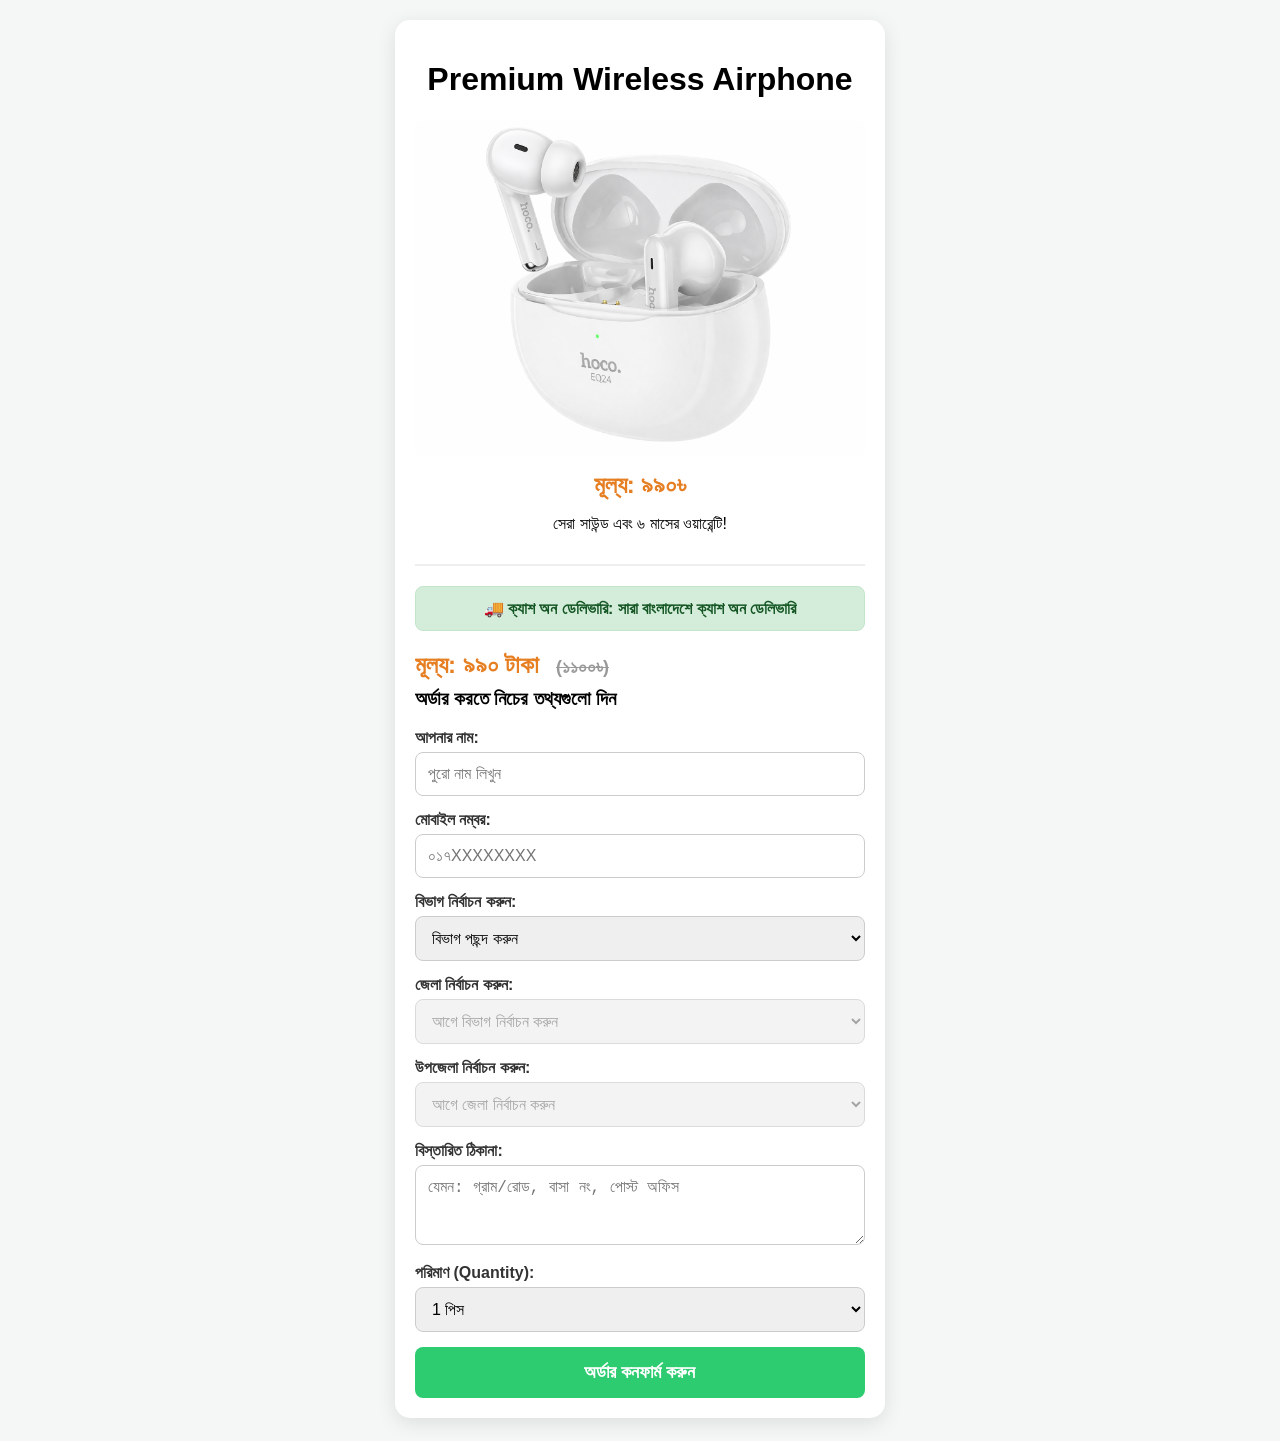
==== index.html @ ed58916d "Fix HTML structure and update image source" ====
<!DOCTYPE html>
<html lang="bn">
<head>
    <meta charset="UTF-8">
    <meta name="viewport" content="width=device-width, initial-scale=1.0">
    <title>Premium Airphone - এখনই অর্ডার করুন</title>
    <link rel="stylesheet" href="site.css">
</head>
<body>

    <div class="product-container">
        <div class="product-header">
            <h1>Premium Wireless Airphone</h1>
            <img src="file_00000000d5dc71fab880da618d7aafe5.png" alt="Airphone">
            <h2 class="price">মূল্য: ৯৯০৳</h2>
            <p>সেরা সাউন্ড এবং ৬ মাসের ওয়ারেন্টি!</p>
        </div>

        <div class="free-delivery-badge">
            <p>🚚 <strong>ক্যাশ অন ডেলিভারি:</strong> সারা বাংলাদেশে ক্যাশ অন ডেলিভারি</p>
        </div>

        <div class="product-price-section">
            <h2 class="price">মূল্য: ৯৯০ টাকা <span class="old-price">(১১০০৳)</span></h2>
            <p class="free-info"></p>
        </div>

        <div class="order-box">
            <h3>অর্ডার করতে নিচের তথ্যগুলো দিন</h3>
            <form id="checkout-form">
                <div class="input-group">
                    <label>আপনার নাম:</label>
                    <input type="text" name="name" placeholder="পুরো নাম লিখুন" required>
                </div>

                <div class="input-group">
                    <label>মোবাইল নম্বর:</label>
                    <input type="tel" name="phone" placeholder="০১৭XXXXXXXX" pattern="[0-9]{11}" required>
                </div>

                <div class="input-group">
                    <label>বিভাগ নির্বাচন করুন:</label>
                    <select id="division" name="division" required>
                        <option value="">বিভাগ পছন্দ করুন</option>
                    </select>
                </div>

                <div class="input-group">
                    <label>জেলা নির্বাচন করুন:</label>
                    <select id="district" name="district" required disabled>
                        <option value="">আগে বিভাগ নির্বাচন করুন</option>
                    </select>
                </div>

                <div class="input-group">
                    <label>উপজেলা নির্বাচন করুন:</label>
                    <select id="upazila" name="upazila" required disabled>
                        <option value="">আগে জেলা নির্বাচন করুন</option>
                    </select>
                </div>

                <div class="input-group">
                    <label>বিস্তারিত ঠিকানা:</label>
                    <textarea name="address" rows="3" placeholder="যেমন: গ্রাম/রোড, বাসা নং, পোস্ট অফিস" required></textarea>
                </div>

                <div class="input-group">
                <label>পরিমাণ (Quantity):</label>
                <select name="quantity" required>
                <option value="1">1 পিস</option>
                <option value="2">2 পিস</option>
                <option value="3">3 পিস</option>
                <option value="4">4 পিস</option>
                <option value="5">5 পিস</option>
                </select>
                </div>

                <button type="submit" id="submit-btn">অর্ডার কনফার্ম করুন</button>
            </form>
        </div>
    </div>

    <script src="site.js"></script>
</body>
</html>
---- site.css ----
body {
    font-family: 'Segoe UI', Tahoma, Geneva, Verdana, sans-serif;
    background-color: #f4f7f6;
    margin: 0;
    padding: 20px;
    display: flex;
    justify-content: center;
}

.product-container {
    background: white;
    max-width: 450px;
    width: 100%;
    border-radius: 15px;
    box-shadow: 0 5px 20px rgba(0,0,0,0.1);
    overflow: hidden;
    padding: 20px;
}

.product-header {
    text-align: center;
    border-bottom: 2px solid #eee;
    margin-bottom: 20px;
    padding-bottom: 15px;
}

.product-header img {
    width: 100%;
    border-radius: 10px;
}

.price {
    color: #e67e22;
    font-size: 24px;
    margin: 10px 0;
}

.input-group {
    margin-bottom: 15px;
}

label {
    display: block;
    margin-bottom: 5px;
    font-weight: bold;
    color: #333;
}

input, select, textarea {
    width: 100%;
    padding: 12px;
    border: 1px solid #ccc;
    border-radius: 8px;
    box-sizing: border-box;
    font-size: 16px;
}

#submit-btn {
    width: 100%;
    background-color: #2ecc71;
    color: white;
    padding: 15px;
    border: none;
    border-radius: 8px;
    font-size: 18px;
    font-weight: bold;
    cursor: pointer;
    transition: 0.3s;
}

#submit-btn:hover {
    background-color: #27ae60;
}

#submit-btn:disabled {
    background-color: #95a5a6;
}

.free-delivery-badge {
    background-color: #d4edda; /* হালকা সবুজ রঙ */
    border: 1px solid #c3e6cb;
    padding: 12px;
    border-radius: 8px;
    text-align: center;
    margin-bottom: 20px;
    animation: pulse 2s infinite; /* নড়াচড়া করবে কাস্টমারের নজর কাড়তে */
}

.free-delivery-badge p {
    margin: 0;
    color: #155724;
    font-weight: bold;
}

.old-price {
    text-decoration: line-through;
    color: #999;
    font-size: 18px;
    margin-left: 10px;
}

.free-info {
    font-size: 14px;
    color: #27ae60;
    font-weight: bold;
    margin-top: -10px;
}

/* পালস অ্যানিমেশন */
@keyframes pulse {
    0% { transform: scale(1); }
    50% { transform: scale(1.02); }
    100% { transform: scale(1); }
}

.summary-container {
  width: 100%;
  max-width: 520px;
}

.summary-card {
  background: #fff;
  border-radius: 15px;
  padding: 22px;
  box-shadow: 0 5px 20px rgba(0,0,0,0.1);
}

.summary-card h1 {
  font-size: 24px;
  margin-top: 0;
  color: #1f8f4d;
}

.summary-subtitle {
  color: #555;
  margin-top: -5px;
}

.summary-row {
  display: flex;
  justify-content: space-between;
  align-items: flex-start;
  gap: 16px;
  border-bottom: 1px dashed #ddd;
  padding: 10px 0;
}

.summary-row span { color: #666; }

.summary-row strong {
  text-align: right;
  color: #222;
}

.summary-note {
  margin-top: 18px;
  font-weight: 600;
  color: #2d3748;
}

.back-link {
  display: inline-block;
  margin-top: 10px;
  color: #2b6cb0;
  text-decoration: none;
  font-weight: 600;
}

.back-link:hover { text-decoration: underline; }
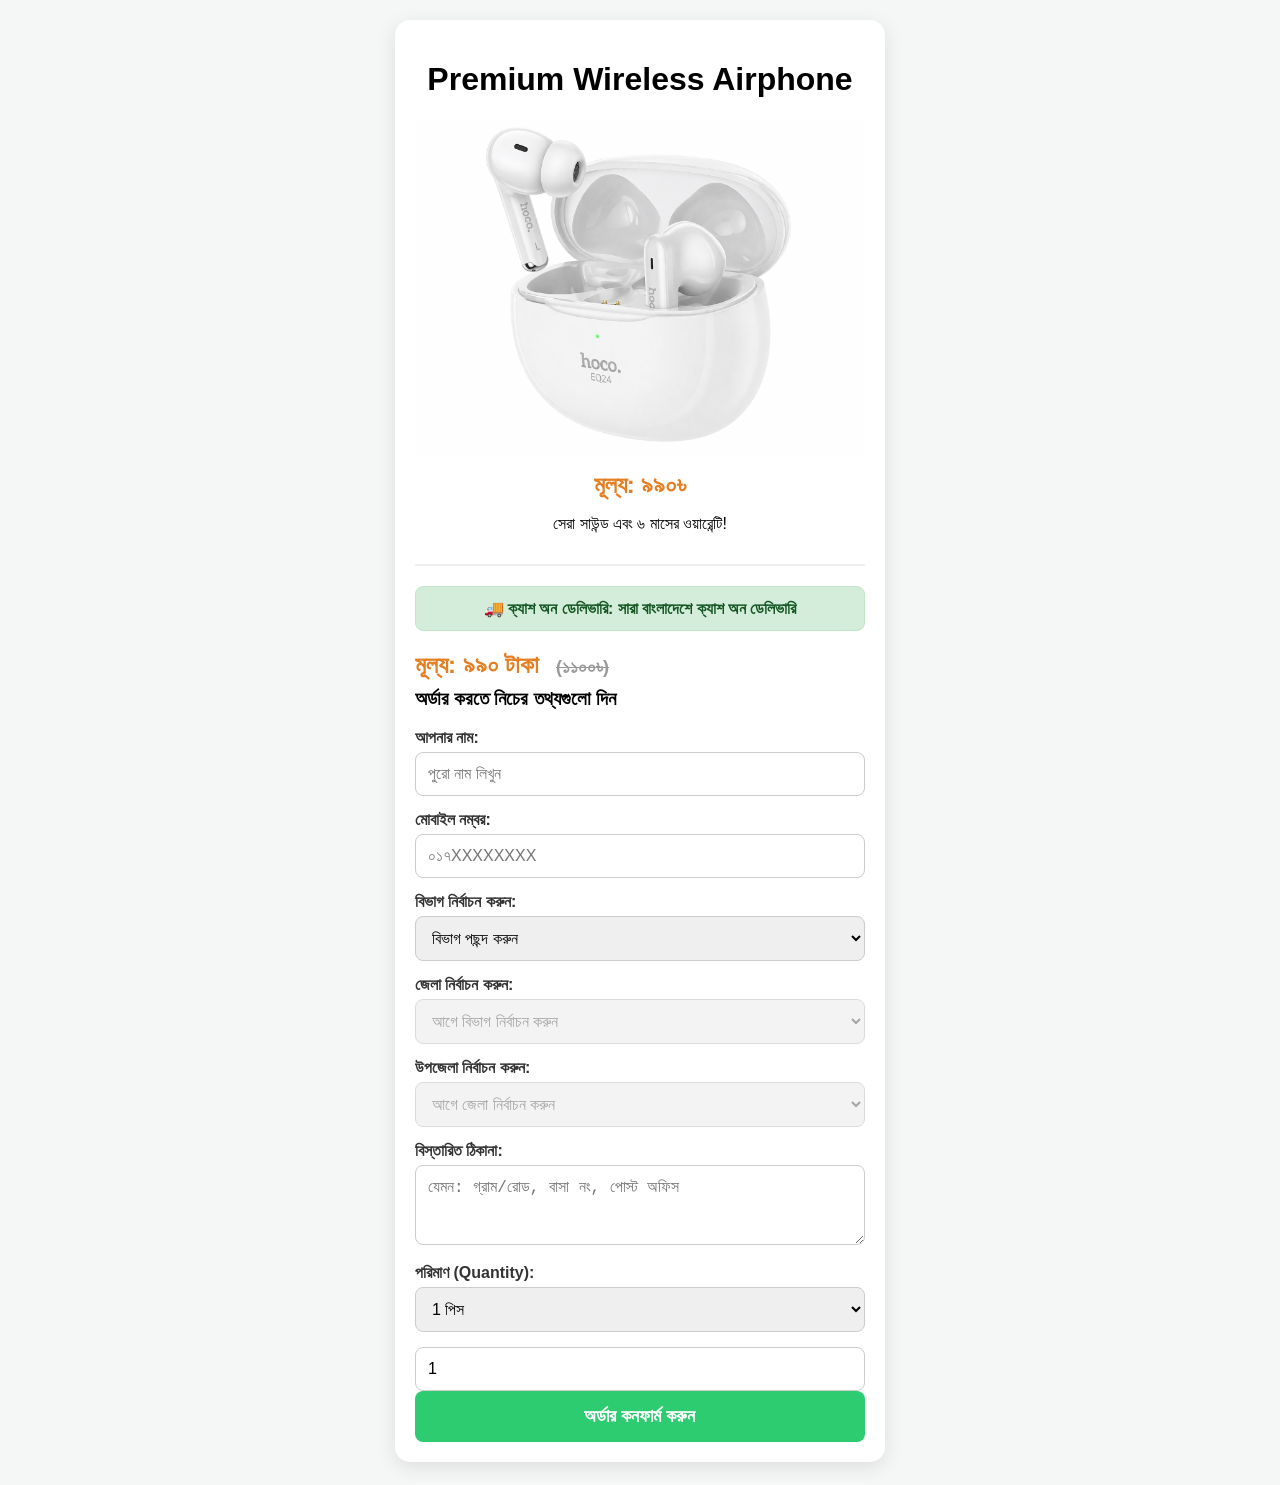
==== commit a993e115: "Update order form with quantity input Added quantity input field to the order form." ====
--- a/index.html
+++ b/index.html
@@ -74,6 +74,7 @@
                 <option value="5">5 পিস</option>
                 </select>
                 </div>
+                <input type="number" name="quantity" min="1" max="5" value="1" required>
 
                 <button type="submit" id="submit-btn">অর্ডার কনফার্ম করুন</button>
             </form>
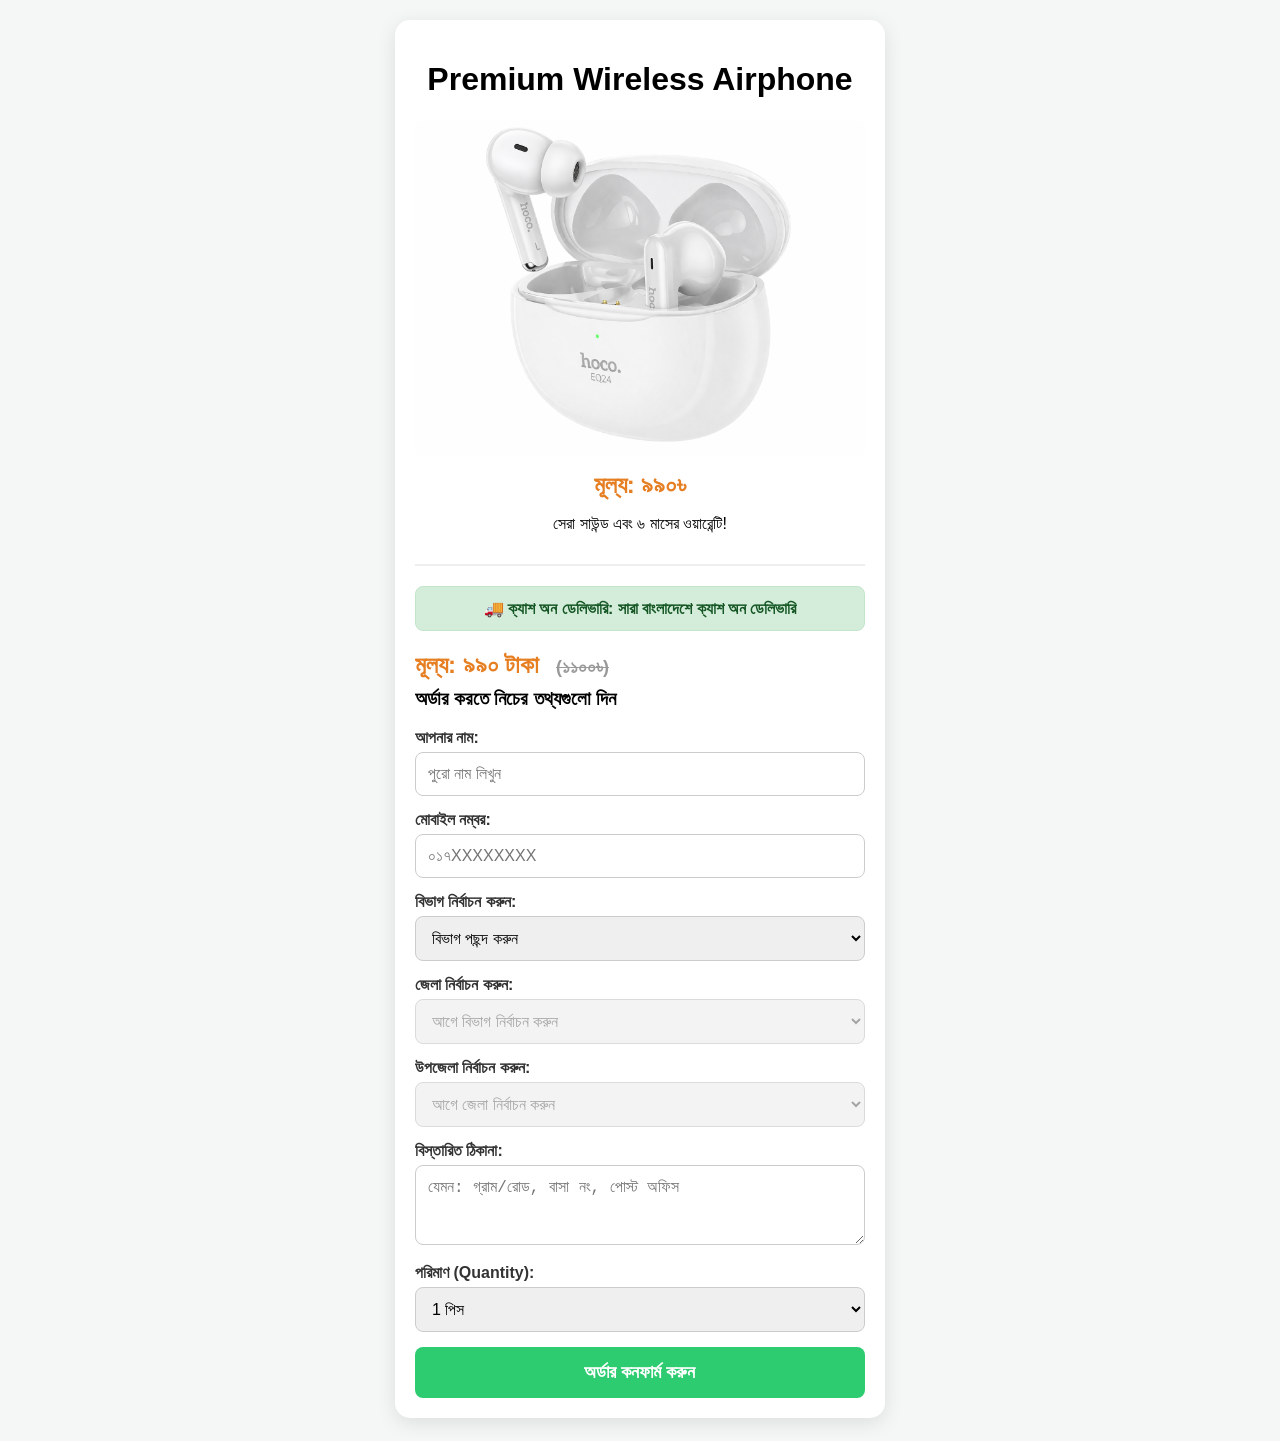
==== commit 8f468d90: "Fix HTML formatting issues in index.html" ====
--- a/index.html
+++ b/index.html
@@ -74,7 +74,6 @@
                 <option value="5">5 পিস</option>
                 </select>
                 </div>
-                <input type="number" name="quantity" min="1" max="5" value="1" required>
 
                 <button type="submit" id="submit-btn">অর্ডার কনফার্ম করুন</button>
             </form>
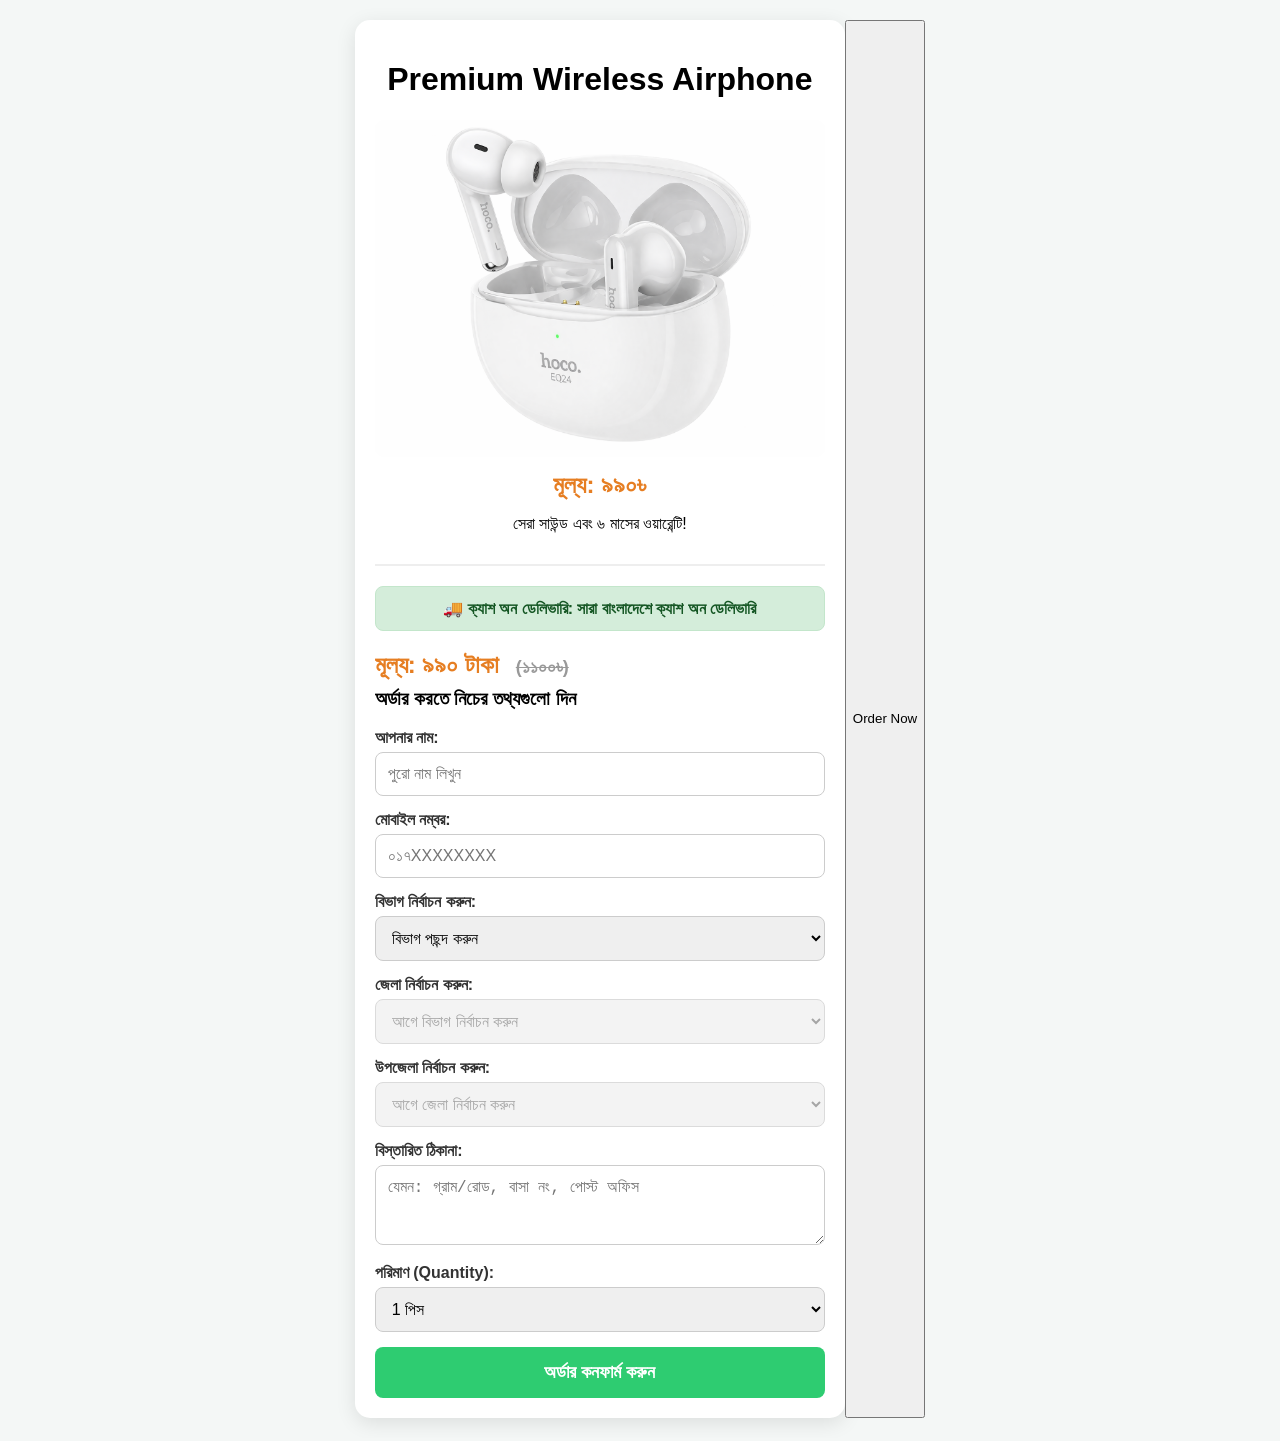
==== commit 69d96026: "Add 'Order Now' button to index.html Added a button to save the order." ====
--- a/index.html
+++ b/index.html
@@ -80,6 +80,8 @@
         </div>
     </div>
 
+    <button onclick="saveOrder()">Order Now</button>
+
     <script src="site.js"></script>
 </body>
 </html>
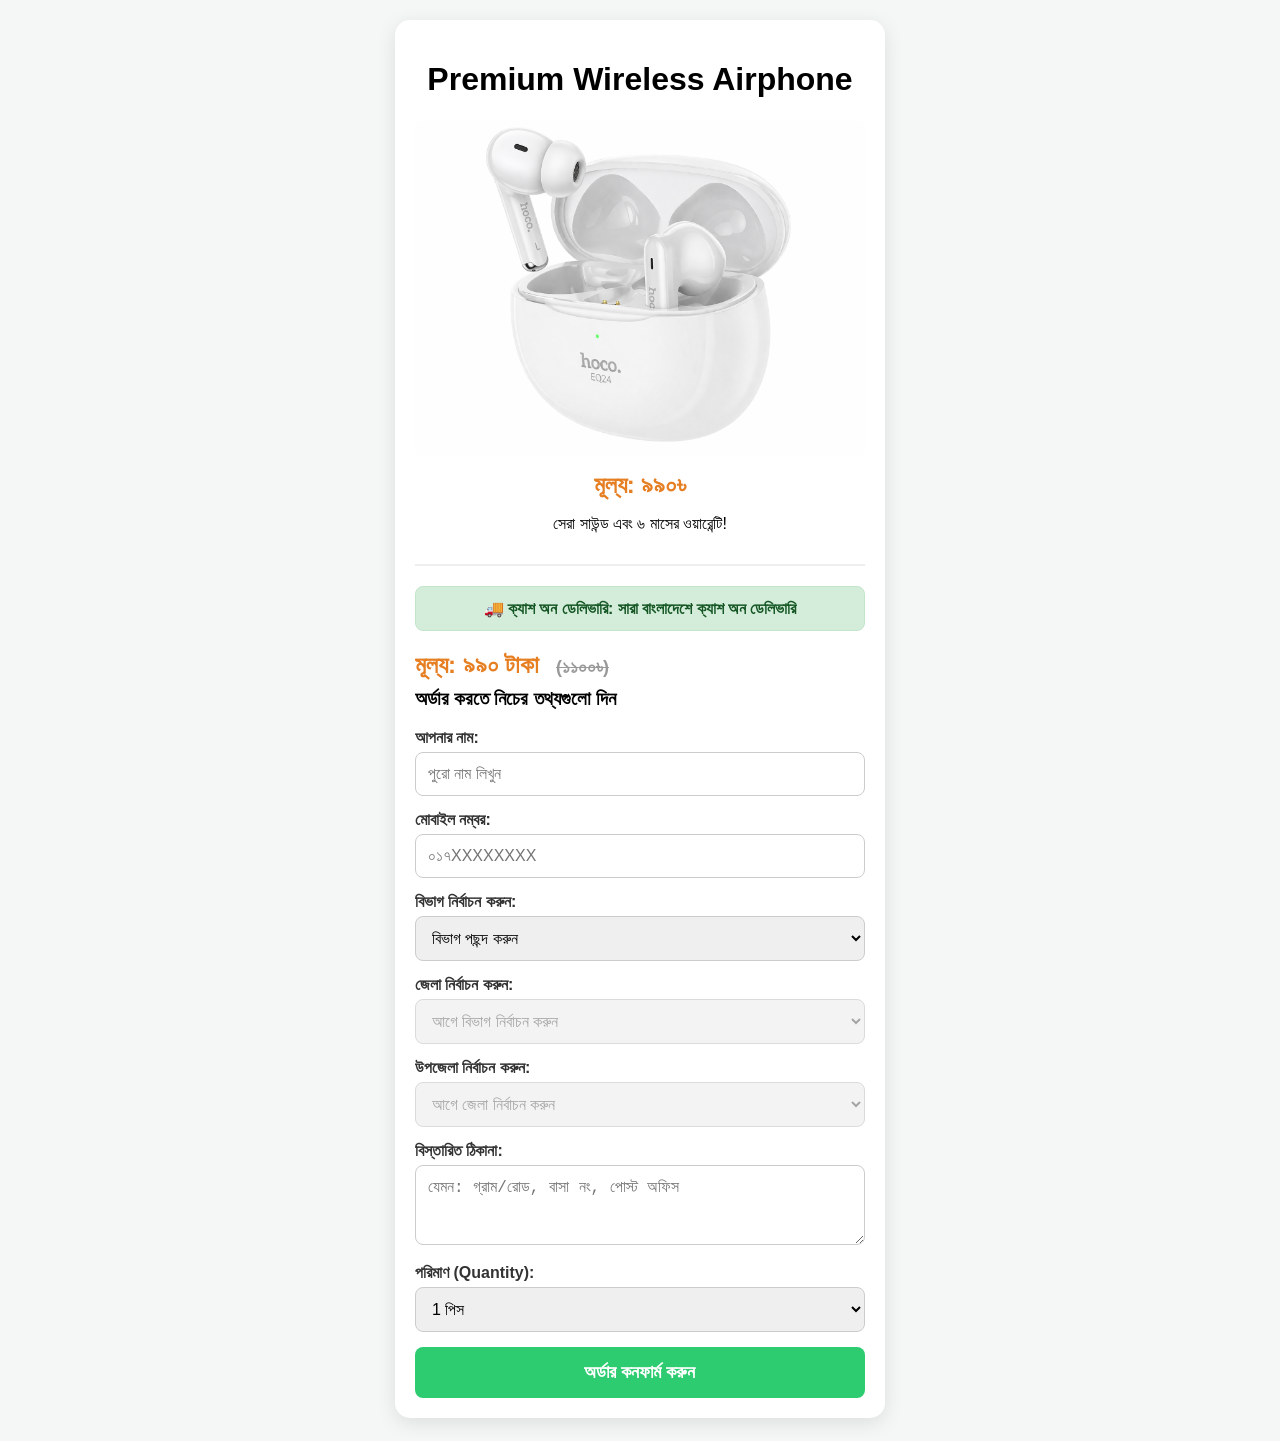
==== commit 57198c41: "Fix HTML formatting and structure" ====
--- a/index.html
+++ b/index.html
@@ -80,8 +80,6 @@
         </div>
     </div>
 
-    <button onclick="saveOrder()">Order Now</button>
-
     <script src="site.js"></script>
 </body>
 </html>
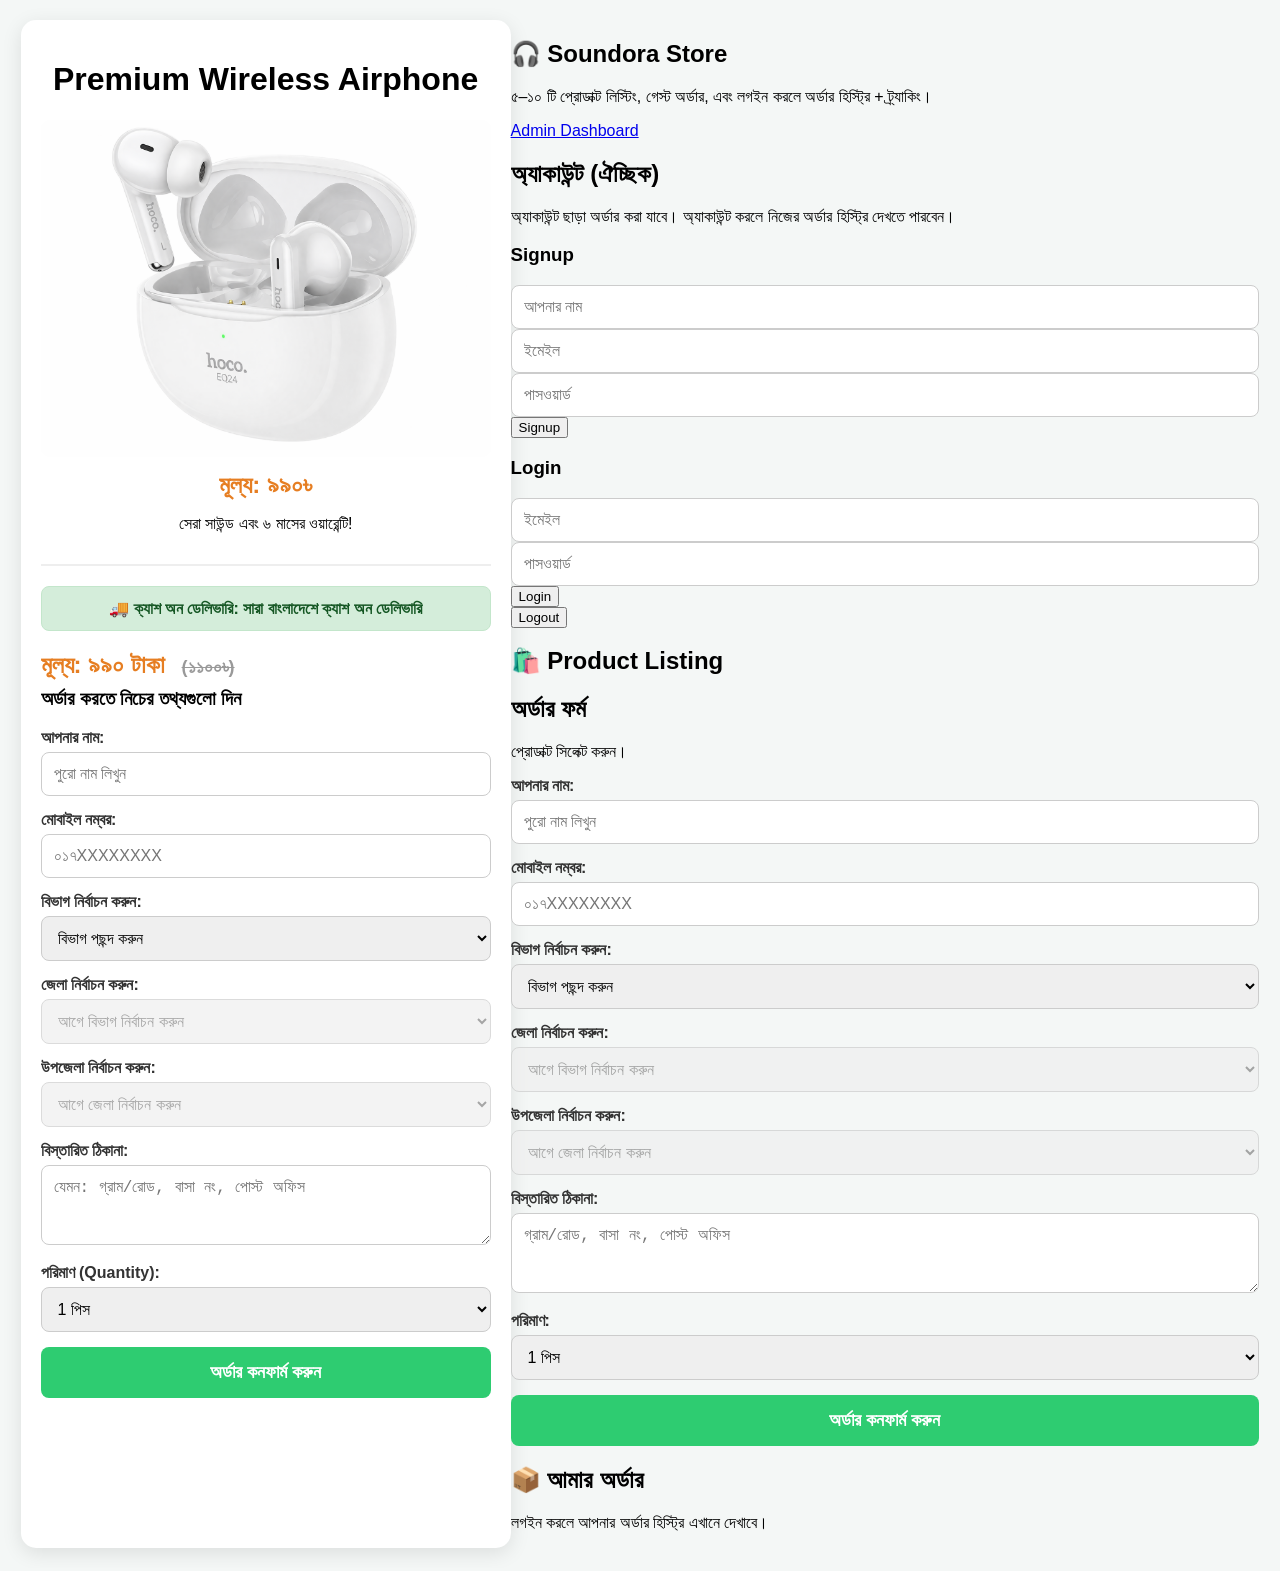
==== commit c362a0aa: "Refactor index.html for improved structure and content" ====
--- a/index.html
+++ b/index.html
@@ -27,7 +27,8 @@
 
         <div class="order-box">
             <h3>অর্ডার করতে নিচের তথ্যগুলো দিন</h3>
-            <form id="checkout-form">
+            
+                <form id="checkout-form" onsubmit="saveOrder(event)">
                 <div class="input-group">
                     <label>আপনার নাম:</label>
                     <input type="text" name="name" placeholder="পুরো নাম লিখুন" required>
@@ -83,3 +84,119 @@
     <script src="site.js"></script>
 </body>
 </html>
+<!DOCTYPE html>
+<html lang="bn">
+<head>
+  <meta charset="UTF-8">
+  <meta name="viewport" content="width=device-width, initial-scale=1.0">
+  <title>Soundora | Product Listing + Order</title>
+  <link rel="stylesheet" href="site.css">
+</head>
+<body>
+  <main class="page">
+    <section class="hero">
+      <h1>🎧 Soundora Store</h1>
+      <p>৫–১০ টি প্রোডাক্ট লিস্টিং, গেস্ট অর্ডার, এবং লগইন করলে অর্ডার হিস্ট্রি + ট্র্যাকিং।</p>
+      <a class="admin-link" href="admin.html">Admin Dashboard</a>
+    </section>
+
+    <section class="auth-panel card">
+      <div class="auth-header">
+        <h2>অ্যাকাউন্ট (ঐচ্ছিক)</h2>
+        <p>অ্যাকাউন্ট ছাড়া অর্ডার করা যাবে। অ্যাকাউন্ট করলে নিজের অর্ডার হিস্ট্রি দেখতে পারবেন।</p>
+      </div>
+
+      <form id="signup-form" class="auth-form">
+        <h3>Signup</h3>
+        <input type="text" name="name" placeholder="আপনার নাম" required>
+        <input type="email" name="email" placeholder="ইমেইল" required>
+        <input type="password" name="password" placeholder="পাসওয়ার্ড" required>
+        <button type="submit">Signup</button>
+      </form>
+
+      <form id="login-form" class="auth-form">
+        <h3>Login</h3>
+        <input type="email" name="email" placeholder="ইমেইল" required>
+        <input type="password" name="password" placeholder="পাসওয়ার্ড" required>
+        <button type="submit">Login</button>
+      </form>
+
+      <div id="current-user" class="current-user"></div>
+      <button id="logout-btn" class="ghost-btn" type="button">Logout</button>
+    </section>
+
+    <section>
+      <h2>🛍️ Product Listing</h2>
+      <div id="product-list" class="product-grid"></div>
+    </section>
+
+    <section class="card">
+      <h2>অর্ডার ফর্ম</h2>
+      <p id="selected-product-text">প্রোডাক্ট সিলেক্ট করুন।</p>
+
+      <form id="checkout-form">
+        <input type="hidden" name="productId" id="productId" required>
+        <input type="hidden" name="productName" id="productName" required>
+        <input type="hidden" name="price" id="price" required>
+
+        <div class="input-group">
+          <label>আপনার নাম:</label>
+          <input type="text" name="name" placeholder="পুরো নাম লিখুন" required>
+        </div>
+
+        <div class="input-group">
+          <label>মোবাইল নম্বর:</label>
+          <input type="tel" name="phone" placeholder="০১৭XXXXXXXX" pattern="[0-9]{11}" required>
+        </div>
+
+        <div class="input-group">
+          <label>বিভাগ নির্বাচন করুন:</label>
+          <select id="division" name="division" required>
+            <option value="">বিভাগ পছন্দ করুন</option>
+          </select>
+        </div>
+
+        <div class="input-group">
+          <label>জেলা নির্বাচন করুন:</label>
+          <select id="district" name="district" required disabled>
+            <option value="">আগে বিভাগ নির্বাচন করুন</option>
+          </select>
+        </div>
+
+        <div class="input-group">
+          <label>উপজেলা নির্বাচন করুন:</label>
+          <select id="upazila" name="upazila" required disabled>
+            <option value="">আগে জেলা নির্বাচন করুন</option>
+          </select>
+        </div>
+
+        <div class="input-group">
+          <label>বিস্তারিত ঠিকানা:</label>
+          <textarea name="address" rows="3" placeholder="গ্রাম/রোড, বাসা নং, পোস্ট অফিস" required></textarea>
+        </div>
+
+        <div class="input-group">
+          <label>পরিমাণ:</label>
+          <select name="quantity" required>
+            <option value="1">1 পিস</option>
+            <option value="2">2 পিস</option>
+            <option value="3">3 পিস</option>
+            <option value="4">4 পিস</option>
+            <option value="5">5 পিস</option>
+          </select>
+        </div>
+
+        <button type="submit" id="submit-btn">অর্ডার কনফার্ম করুন</button>
+      </form>
+    </section>
+
+    <section class="card" id="my-orders-card">
+      <h2>📦 আমার অর্ডার</h2>
+      <p class="muted">লগইন করলে আপনার অর্ডার হিস্ট্রি এখানে দেখাবে।</p>
+      <div id="my-orders"></div>
+    </section>
+  </main>
+
+  <script src="site.js"></script>
+</body>
+</html>
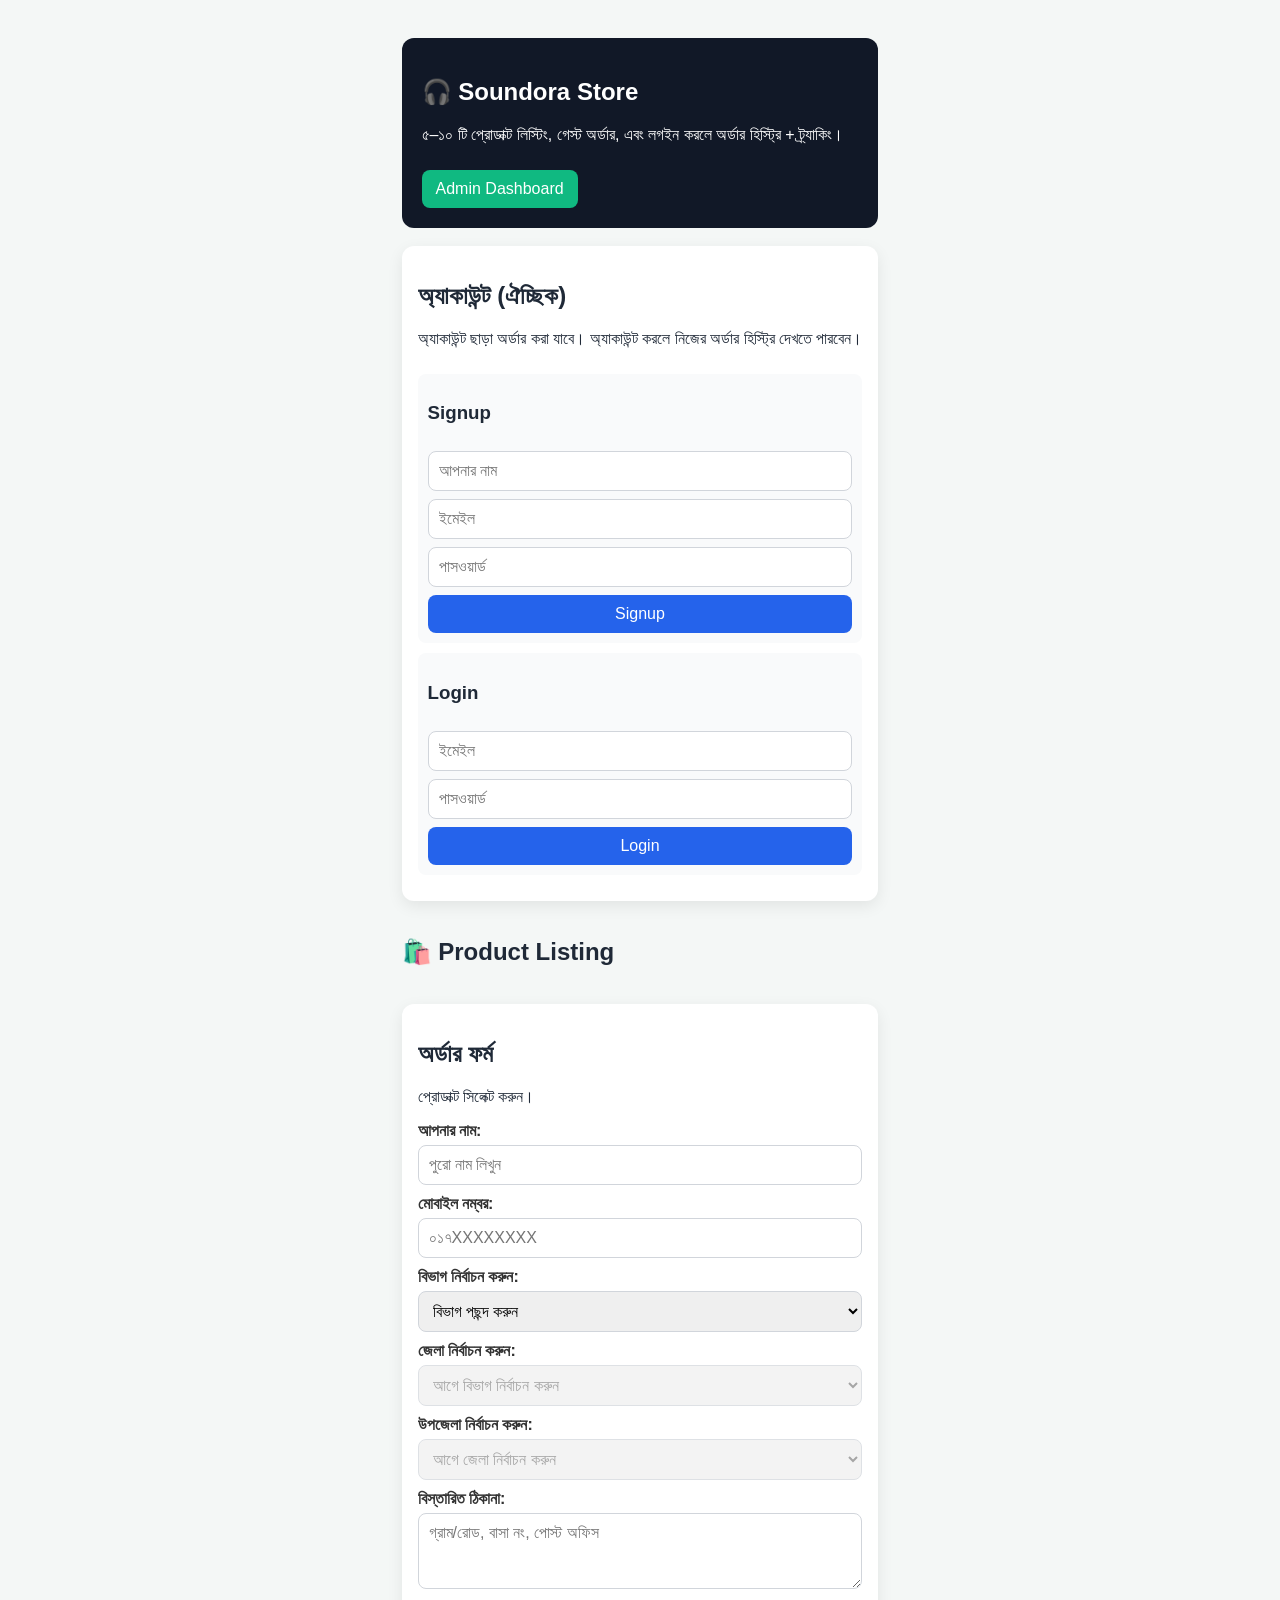
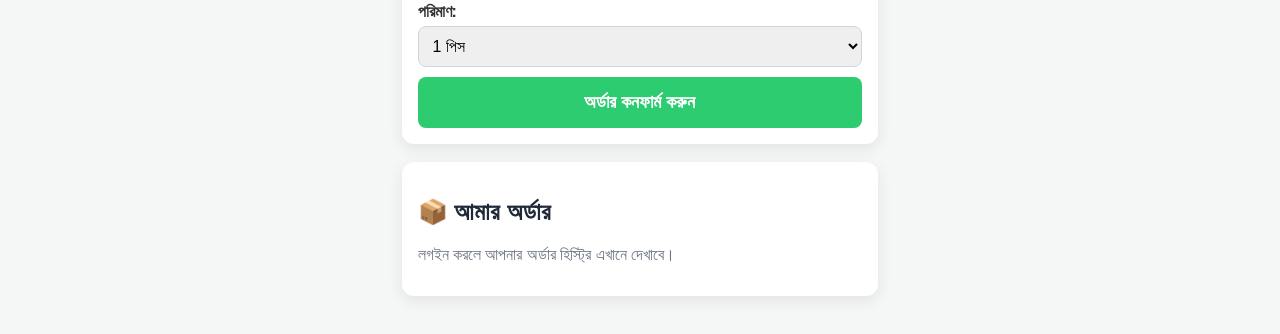
==== commit a814f7cb: "Refactor index.html for product listing and order form" ====
--- a/index.html
+++ b/index.html
@@ -1,89 +1,3 @@
-<!DOCTYPE html>
-<html lang="bn">
-<head>
-    <meta charset="UTF-8">
-    <meta name="viewport" content="width=device-width, initial-scale=1.0">
-    <title>Premium Airphone - এখনই অর্ডার করুন</title>
-    <link rel="stylesheet" href="site.css">
-</head>
-<body>
-
-    <div class="product-container">
-        <div class="product-header">
-            <h1>Premium Wireless Airphone</h1>
-            <img src="file_00000000d5dc71fab880da618d7aafe5.png" alt="Airphone">
-            <h2 class="price">মূল্য: ৯৯০৳</h2>
-            <p>সেরা সাউন্ড এবং ৬ মাসের ওয়ারেন্টি!</p>
-        </div>
-
-        <div class="free-delivery-badge">
-            <p>🚚 <strong>ক্যাশ অন ডেলিভারি:</strong> সারা বাংলাদেশে ক্যাশ অন ডেলিভারি</p>
-        </div>
-
-        <div class="product-price-section">
-            <h2 class="price">মূল্য: ৯৯০ টাকা <span class="old-price">(১১০০৳)</span></h2>
-            <p class="free-info"></p>
-        </div>
-
-        <div class="order-box">
-            <h3>অর্ডার করতে নিচের তথ্যগুলো দিন</h3>
-            
-                <form id="checkout-form" onsubmit="saveOrder(event)">
-                <div class="input-group">
-                    <label>আপনার নাম:</label>
-                    <input type="text" name="name" placeholder="পুরো নাম লিখুন" required>
-                </div>
-
-                <div class="input-group">
-                    <label>মোবাইল নম্বর:</label>
-                    <input type="tel" name="phone" placeholder="০১৭XXXXXXXX" pattern="[0-9]{11}" required>
-                </div>
-
-                <div class="input-group">
-                    <label>বিভাগ নির্বাচন করুন:</label>
-                    <select id="division" name="division" required>
-                        <option value="">বিভাগ পছন্দ করুন</option>
-                    </select>
-                </div>
-
-                <div class="input-group">
-                    <label>জেলা নির্বাচন করুন:</label>
-                    <select id="district" name="district" required disabled>
-                        <option value="">আগে বিভাগ নির্বাচন করুন</option>
-                    </select>
-                </div>
-
-                <div class="input-group">
-                    <label>উপজেলা নির্বাচন করুন:</label>
-                    <select id="upazila" name="upazila" required disabled>
-                        <option value="">আগে জেলা নির্বাচন করুন</option>
-                    </select>
-                </div>
-
-                <div class="input-group">
-                    <label>বিস্তারিত ঠিকানা:</label>
-                    <textarea name="address" rows="3" placeholder="যেমন: গ্রাম/রোড, বাসা নং, পোস্ট অফিস" required></textarea>
-                </div>
-
-                <div class="input-group">
-                <label>পরিমাণ (Quantity):</label>
-                <select name="quantity" required>
-                <option value="1">1 পিস</option>
-                <option value="2">2 পিস</option>
-                <option value="3">3 পিস</option>
-                <option value="4">4 পিস</option>
-                <option value="5">5 পিস</option>
-                </select>
-                </div>
-
-                <button type="submit" id="submit-btn">অর্ডার কনফার্ম করুন</button>
-            </form>
-        </div>
-    </div>
-
-    <script src="site.js"></script>
-</body>
-</html>
 <!DOCTYPE html>
 <html lang="bn">
 <head>
--- a/site.css
+++ b/site.css
@@ -167,3 +167,156 @@
 }
 
 .back-link:hover { text-decoration: underline; }
+* { box-sizing: border-box; }
+body {
+  margin: 0;
+  font-family: 'Segoe UI', Tahoma, Geneva, Verdana, sans-serif;
+  background: #f4f7f6;
+  color: #1f2937;
+}
+
+.page {
+  max-width: 1100px;
+  margin: 0 auto;
+  padding: 18px;
+  display: grid;
+  gap: 18px;
+}
+
+.hero {
+  background: #111827;
+  color: white;
+  padding: 20px;
+  border-radius: 12px;
+}
+
+.admin-link {
+  display: inline-block;
+  margin-top: 10px;
+  background: #10b981;
+  color: white;
+  text-decoration: none;
+  padding: 10px 14px;
+  border-radius: 8px;
+}
+
+.card {
+  background: white;
+  border-radius: 12px;
+  padding: 16px;
+  box-shadow: 0 5px 16px rgba(0,0,0,0.08);
+}
+
+.auth-panel {
+  display: grid;
+  gap: 10px;
+}
+.auth-form {
+  display: grid;
+  gap: 8px;
+  padding: 10px;
+  background: #f9fafb;
+  border-radius: 8px;
+}
+
+input, select, textarea, button {
+  font: inherit;
+  padding: 10px;
+  border-radius: 8px;
+  border: 1px solid #d1d5db;
+}
+
+button {
+  background: #2563eb;
+  color: white;
+  border: 0;
+  cursor: pointer;
+}
+
+.ghost-btn {
+  display: none;
+  background: #4b5563;
+}
+
+.danger-btn {
+  background: #dc2626;
+  color: #fff;
+}
+
+.product-grid {
+  display: grid;
+  grid-template-columns: repeat(auto-fit, minmax(180px, 1fr));
+  gap: 14px;
+}
+
+.product-card {
+  background: #fff;
+  border: 1px solid #e5e7eb;
+  border-radius: 10px;
+  padding: 10px;
+  display: grid;
+  gap: 8px;
+}
+
+.product-card img {
+  width: 100%;
+  border-radius: 8px;
+  aspect-ratio: 1 / 1;
+  object-fit: cover;
+}
+
+.input-group { margin-bottom: 10px; }
+.muted { color: #6b7280; }
+.current-user { font-weight: 600; color: #0f766e; }
+
+.order-item {
+  border: 1px solid #e5e7eb;
+  border-radius: 8px;
+  padding: 10px;
+  margin-bottom: 10px;
+  background: #f9fafb;
+}
+
+.table-wrap {
+  overflow-x: auto;
+}
+
+table {
+  width: 100%;
+  border-collapse: collapse;
+  background: #fff;
+}
+th, td {
+  border: 1px solid #e5e7eb;
+  padding: 8px;
+  text-align: left;
+}
+th {
+  background: #111827;
+  color: white;
+}
+
+.summary-container {
+  width: 100%;
+  max-width: 600px;
+  margin: 40px auto;
+  padding: 0 16px;
+}
+
+.summary-card {
+  background: #fff;
+  border-radius: 12px;
+  padding: 20px;
+  box-shadow: 0 5px 20px rgba(0,0,0,0.1);
+}
+
+.summary-row {
+  display: flex;
+  justify-content: space-between;
+  gap: 10px;
+  border-bottom: 1px dashed #ddd;
+  padding: 9px 0;
+}
+
+.summary-subtitle, .summary-note { color: #4b5563; }
+.back-link { color: #2563eb; text-decoration: none; }
